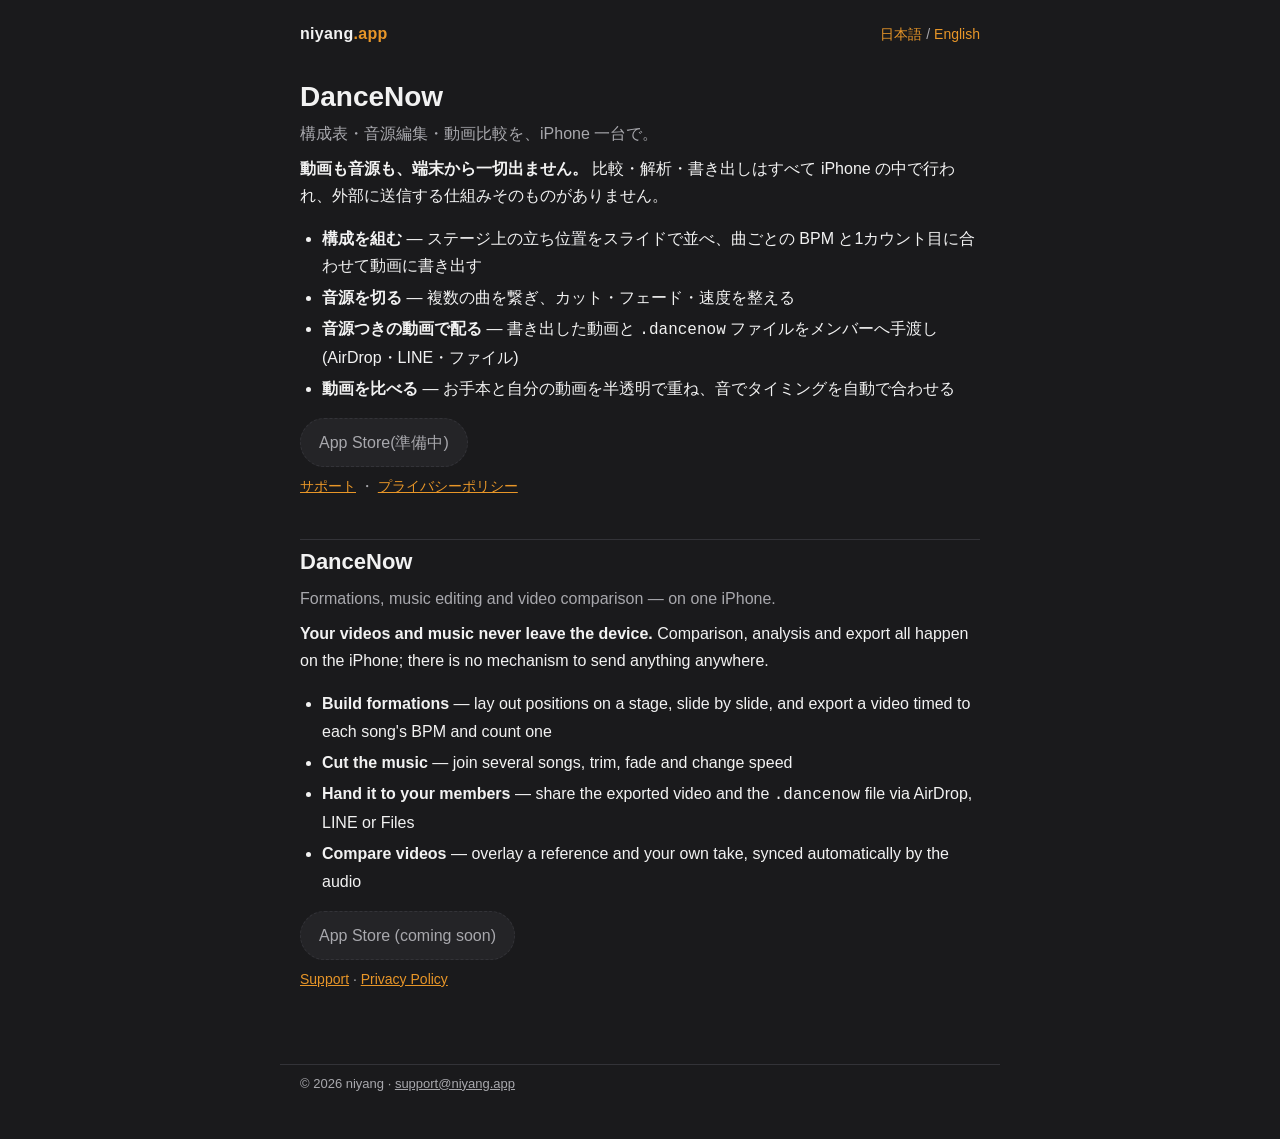
==== dancenow/index.html @ 66af213b "Publish niyang.app: developer top, DanceNow product, support and privacy pages Static site for GitHu" ====
<!DOCTYPE html>
<html lang="ja">
<head>
  <meta charset="utf-8">
  <meta name="viewport" content="width=device-width, initial-scale=1">
  <title>DanceNow — niyang.app</title>
  <meta name="description" content="DanceNow: 構成表・音源編集・動画比較を iPhone 一台で。動画も音源も端末から一切出ません。">
  <link rel="stylesheet" href="/assets/style.css">
</head>
<body>
  <header class="site">
    <a class="brand" href="/">niyang<span>.app</span></a>
    <nav class="lang"><a href="#ja">日本語</a> / <a href="#en">English</a></nav>
  </header>

  <main>
    <section id="ja" lang="ja">
      <h1>DanceNow</h1>
      <p class="tagline">構成表・音源編集・動画比較を、iPhone 一台で。</p>

      <p><strong>動画も音源も、端末から一切出ません。</strong> 比較・解析・書き出しはすべて iPhone の中で行われ、外部に送信する仕組みそのものがありません。</p>

      <ul>
        <li><strong>構成を組む</strong> — ステージ上の立ち位置をスライドで並べ、曲ごとの BPM と1カウント目に合わせて動画に書き出す</li>
        <li><strong>音源を切る</strong> — 複数の曲を繋ぎ、カット・フェード・速度を整える</li>
        <li><strong>音源つきの動画で配る</strong> — 書き出した動画と <code>.dancenow</code> ファイルをメンバーへ手渡し(AirDrop・LINE・ファイル)</li>
        <li><strong>動画を比べる</strong> — お手本と自分の動画を半透明で重ね、音でタイミングを自動で合わせる</li>
      </ul>

      <!-- App Store のリンクは公開後に差し替える -->
      <p><a class="button placeholder" href="#" aria-disabled="true">App Store(準備中)</a></p>

      <p class="muted"><a href="/dancenow/support/">サポート</a> ・ <a href="/dancenow/privacy/">プライバシーポリシー</a></p>
    </section>

    <section id="en" lang="en">
      <h2>DanceNow</h2>
      <p class="tagline">Formations, music editing and video comparison — on one iPhone.</p>

      <p><strong>Your videos and music never leave the device.</strong> Comparison, analysis and export all happen on the iPhone; there is no mechanism to send anything anywhere.</p>

      <ul>
        <li><strong>Build formations</strong> — lay out positions on a stage, slide by slide, and export a video timed to each song's BPM and count one</li>
        <li><strong>Cut the music</strong> — join several songs, trim, fade and change speed</li>
        <li><strong>Hand it to your members</strong> — share the exported video and the <code>.dancenow</code> file via AirDrop, LINE or Files</li>
        <li><strong>Compare videos</strong> — overlay a reference and your own take, synced automatically by the audio</li>
      </ul>

      <!-- Replace with the App Store link after launch -->
      <p><a class="button placeholder" href="#" aria-disabled="true">App Store (coming soon)</a></p>

      <p class="muted"><a href="/dancenow/support/">Support</a> · <a href="/dancenow/privacy/">Privacy Policy</a></p>
    </section>
  </main>

  <footer>
    <p>© 2026 niyang · <a href="mailto:support@niyang.app">support@niyang.app</a></p>
  </footer>
</body>
</html>
---- assets/style.css ----
/* niyang.app — 共通スタイル。外部リソースは読み込まない(フォントも含めてシステム任せ)。 */
:root {
  --bg: #1A1A1C;
  --surface: #242427;
  --text: #F2F2F2;
  --muted: #A8A8AD;
  --accent: #E89628;
  --line: #333338;
}

* { box-sizing: border-box; }

html { color-scheme: dark; }

body {
  margin: 0;
  background: var(--bg);
  color: var(--text);
  font-family: -apple-system, BlinkMacSystemFont, "Helvetica Neue", "Hiragino Sans", "Hiragino Kaku Gothic ProN", Arial, sans-serif;
  font-size: 16px;
  line-height: 1.7;
  -webkit-text-size-adjust: 100%;
}

main {
  max-width: 720px;
  margin: 0 auto;
  padding: 24px 20px 64px;
}

header.site {
  max-width: 720px;
  margin: 0 auto;
  padding: 20px 20px 0;
  display: flex;
  align-items: baseline;
  justify-content: space-between;
  gap: 16px;
}

header.site .brand {
  color: var(--text);
  text-decoration: none;
  font-weight: 700;
  letter-spacing: 0.02em;
}

header.site .brand span { color: var(--accent); }

nav.lang {
  font-size: 14px;
  color: var(--muted);
}

nav.lang a { color: var(--accent); text-decoration: none; }
nav.lang a:hover { text-decoration: underline; }

h1 { font-size: 28px; line-height: 1.3; margin: 8px 0 4px; }
h2 { font-size: 22px; line-height: 1.3; margin: 40px 0 8px; padding-top: 8px; border-top: 1px solid var(--line); }
h3 { font-size: 17px; margin: 24px 0 6px; }
p { margin: 8px 0; }
a { color: var(--accent); }

.tagline { color: var(--muted); margin-top: 0; }
.muted { color: var(--muted); font-size: 14px; }

ul, ol { padding-left: 22px; }
li { margin: 4px 0; }

.card {
  background: var(--surface);
  border-radius: 12px;
  padding: 16px 18px;
  margin: 16px 0;
}

.card h3 { margin-top: 0; }

.button {
  display: inline-block;
  background: var(--accent);
  color: #1A1A1C;
  font-weight: 700;
  text-decoration: none;
  padding: 10px 18px;
  border-radius: 999px;
}

.button.placeholder {
  background: var(--surface);
  color: var(--muted);
  border: 1px dashed var(--line);
  font-weight: 500;
}

section[lang] { scroll-margin-top: 16px; }

dl.faq dt { font-weight: 700; margin-top: 18px; }
dl.faq dd { margin: 4px 0 0; color: var(--text); }

footer {
  max-width: 720px;
  margin: 0 auto;
  padding: 0 20px 40px;
  color: var(--muted);
  font-size: 13px;
  border-top: 1px solid var(--line);
}

footer a { color: var(--muted); }
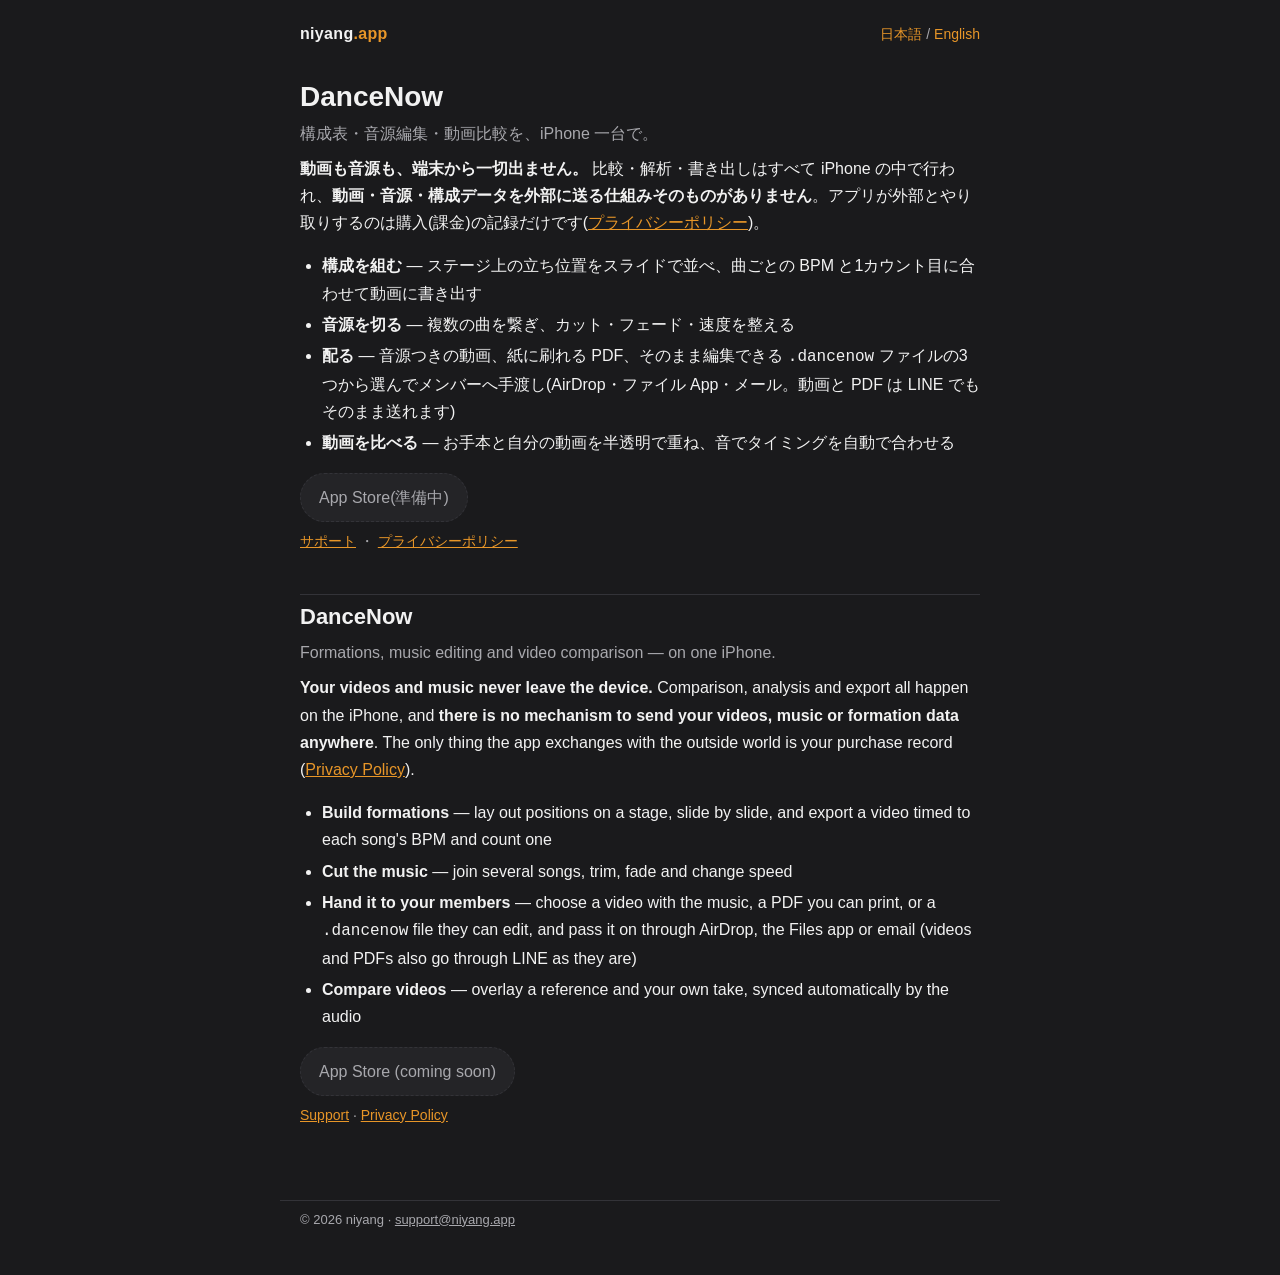
==== commit 84ea9348: "DanceNow の公開文書を 2026-09-17 の改修に合わせて更新 プライバシーポリシー - 「個人情報・利用状況・端末識別子を収集しません」「広告SDK・解析SDKを含みません」は、   R" ====
--- a/dancenow/index.html
+++ b/dancenow/index.html
@@ -4,7 +4,7 @@
   <meta charset="utf-8">
   <meta name="viewport" content="width=device-width, initial-scale=1">
   <title>DanceNow — niyang.app</title>
-  <meta name="description" content="DanceNow: 構成表・音源編集・動画比較を iPhone 一台で。動画も音源も端末から一切出ません。">
+  <meta name="description" content="DanceNow: 構成表・音源編集・動画比較を iPhone 一台で。動画・音源・構成データは端末から一切出ません。">
   <link rel="stylesheet" href="/assets/style.css">
 </head>
 <body>
@@ -18,12 +18,12 @@
       <h1>DanceNow</h1>
       <p class="tagline">構成表・音源編集・動画比較を、iPhone 一台で。</p>
 
-      <p><strong>動画も音源も、端末から一切出ません。</strong> 比較・解析・書き出しはすべて iPhone の中で行われ、外部に送信する仕組みそのものがありません。</p>
+      <p><strong>動画も音源も、端末から一切出ません。</strong> 比較・解析・書き出しはすべて iPhone の中で行われ、<strong>動画・音源・構成データを外部に送る仕組みそのものがありません</strong>。アプリが外部とやり取りするのは購入(課金)の記録だけです(<a href="/dancenow/privacy/">プライバシーポリシー</a>)。</p>
 
       <ul>
         <li><strong>構成を組む</strong> — ステージ上の立ち位置をスライドで並べ、曲ごとの BPM と1カウント目に合わせて動画に書き出す</li>
         <li><strong>音源を切る</strong> — 複数の曲を繋ぎ、カット・フェード・速度を整える</li>
-        <li><strong>音源つきの動画で配る</strong> — 書き出した動画と <code>.dancenow</code> ファイルをメンバーへ手渡し(AirDrop・LINE・ファイル)</li>
+        <li><strong>配る</strong> — 音源つきの動画、紙に刷れる PDF、そのまま編集できる <code>.dancenow</code> ファイルの3つから選んでメンバーへ手渡し(AirDrop・ファイル App・メール。動画と PDF は LINE でもそのまま送れます)</li>
         <li><strong>動画を比べる</strong> — お手本と自分の動画を半透明で重ね、音でタイミングを自動で合わせる</li>
       </ul>
 
@@ -37,12 +37,12 @@
       <h2>DanceNow</h2>
       <p class="tagline">Formations, music editing and video comparison — on one iPhone.</p>
 
-      <p><strong>Your videos and music never leave the device.</strong> Comparison, analysis and export all happen on the iPhone; there is no mechanism to send anything anywhere.</p>
+      <p><strong>Your videos and music never leave the device.</strong> Comparison, analysis and export all happen on the iPhone, and <strong>there is no mechanism to send your videos, music or formation data anywhere</strong>. The only thing the app exchanges with the outside world is your purchase record (<a href="/dancenow/privacy/">Privacy Policy</a>).</p>
 
       <ul>
         <li><strong>Build formations</strong> — lay out positions on a stage, slide by slide, and export a video timed to each song's BPM and count one</li>
         <li><strong>Cut the music</strong> — join several songs, trim, fade and change speed</li>
-        <li><strong>Hand it to your members</strong> — share the exported video and the <code>.dancenow</code> file via AirDrop, LINE or Files</li>
+        <li><strong>Hand it to your members</strong> — choose a video with the music, a PDF you can print, or a <code>.dancenow</code> file they can edit, and pass it on through AirDrop, the Files app or email (videos and PDFs also go through LINE as they are)</li>
         <li><strong>Compare videos</strong> — overlay a reference and your own take, synced automatically by the audio</li>
       </ul>
 
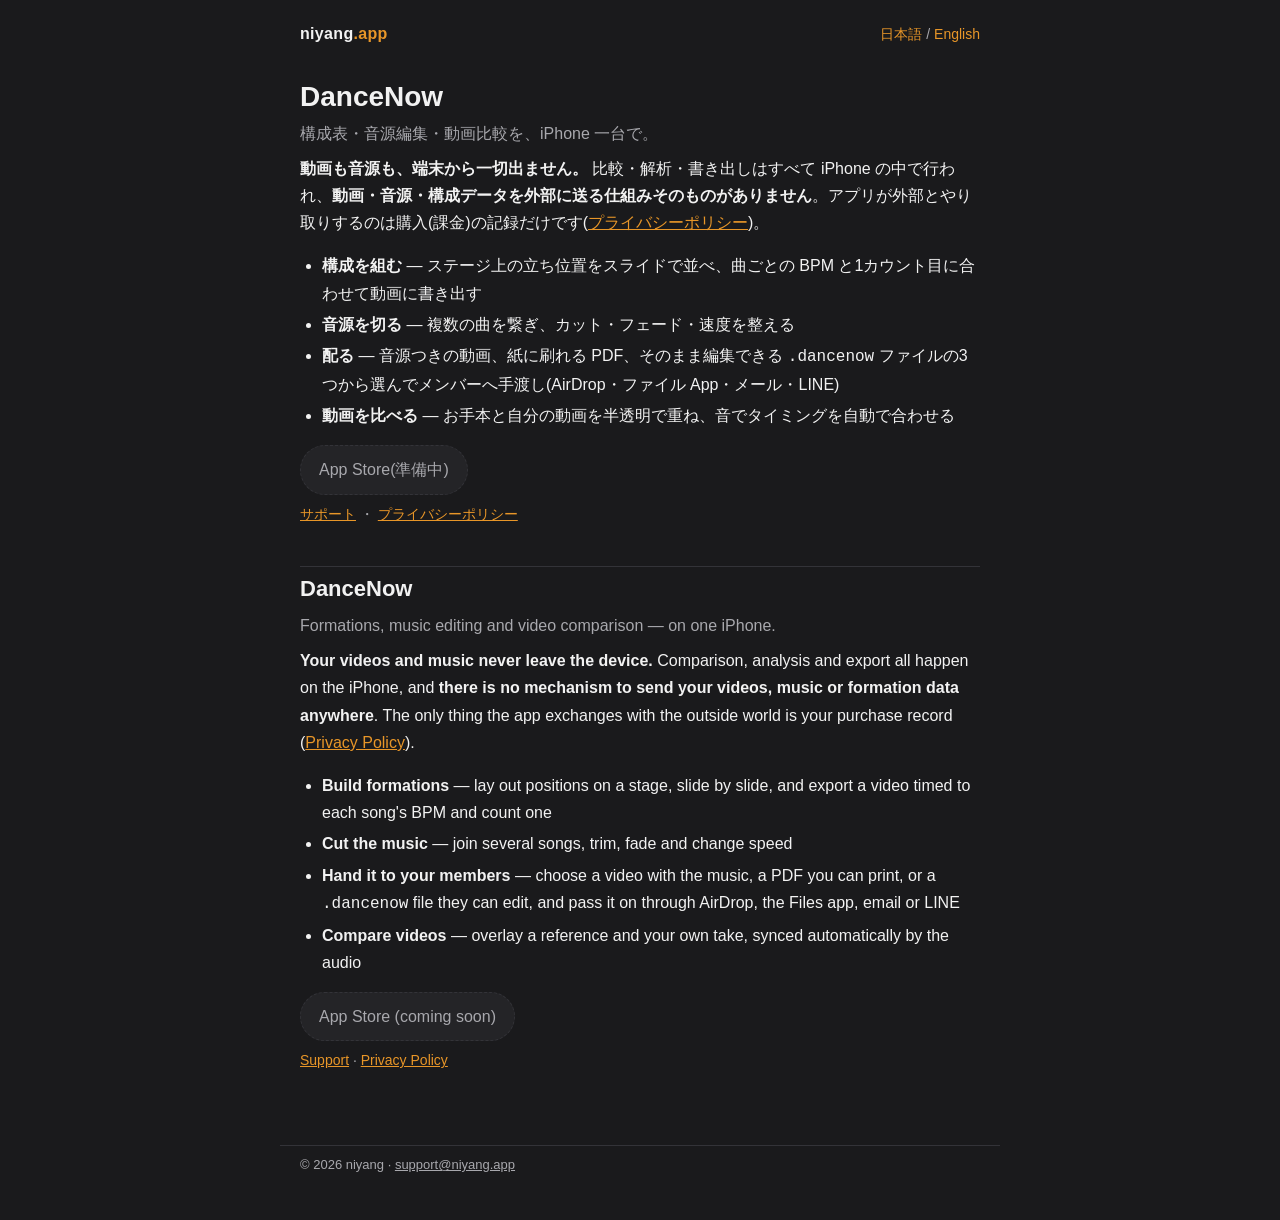
==== commit 9489fb7a: "LINE での受け渡しを「zipで書き出し」の案内に書き換えた アプリ側に「zipで書き出し(LINEで送る時)」と、構成の一覧の取り込みボタンを足したので、 サポートの FAQ を「AirDrop等" ====
--- a/dancenow/index.html
+++ b/dancenow/index.html
@@ -23,7 +23,7 @@
       <ul>
         <li><strong>構成を組む</strong> — ステージ上の立ち位置をスライドで並べ、曲ごとの BPM と1カウント目に合わせて動画に書き出す</li>
         <li><strong>音源を切る</strong> — 複数の曲を繋ぎ、カット・フェード・速度を整える</li>
-        <li><strong>配る</strong> — 音源つきの動画、紙に刷れる PDF、そのまま編集できる <code>.dancenow</code> ファイルの3つから選んでメンバーへ手渡し(AirDrop・ファイル App・メール。動画と PDF は LINE でもそのまま送れます)</li>
+        <li><strong>配る</strong> — 音源つきの動画、紙に刷れる PDF、そのまま編集できる <code>.dancenow</code> ファイルの3つから選んでメンバーへ手渡し(AirDrop・ファイル App・メール・LINE)</li>
         <li><strong>動画を比べる</strong> — お手本と自分の動画を半透明で重ね、音でタイミングを自動で合わせる</li>
       </ul>
 
@@ -42,7 +42,7 @@
       <ul>
         <li><strong>Build formations</strong> — lay out positions on a stage, slide by slide, and export a video timed to each song's BPM and count one</li>
         <li><strong>Cut the music</strong> — join several songs, trim, fade and change speed</li>
-        <li><strong>Hand it to your members</strong> — choose a video with the music, a PDF you can print, or a <code>.dancenow</code> file they can edit, and pass it on through AirDrop, the Files app or email (videos and PDFs also go through LINE as they are)</li>
+        <li><strong>Hand it to your members</strong> — choose a video with the music, a PDF you can print, or a <code>.dancenow</code> file they can edit, and pass it on through AirDrop, the Files app, email or LINE</li>
         <li><strong>Compare videos</strong> — overlay a reference and your own take, synced automatically by the audio</li>
       </ul>
 
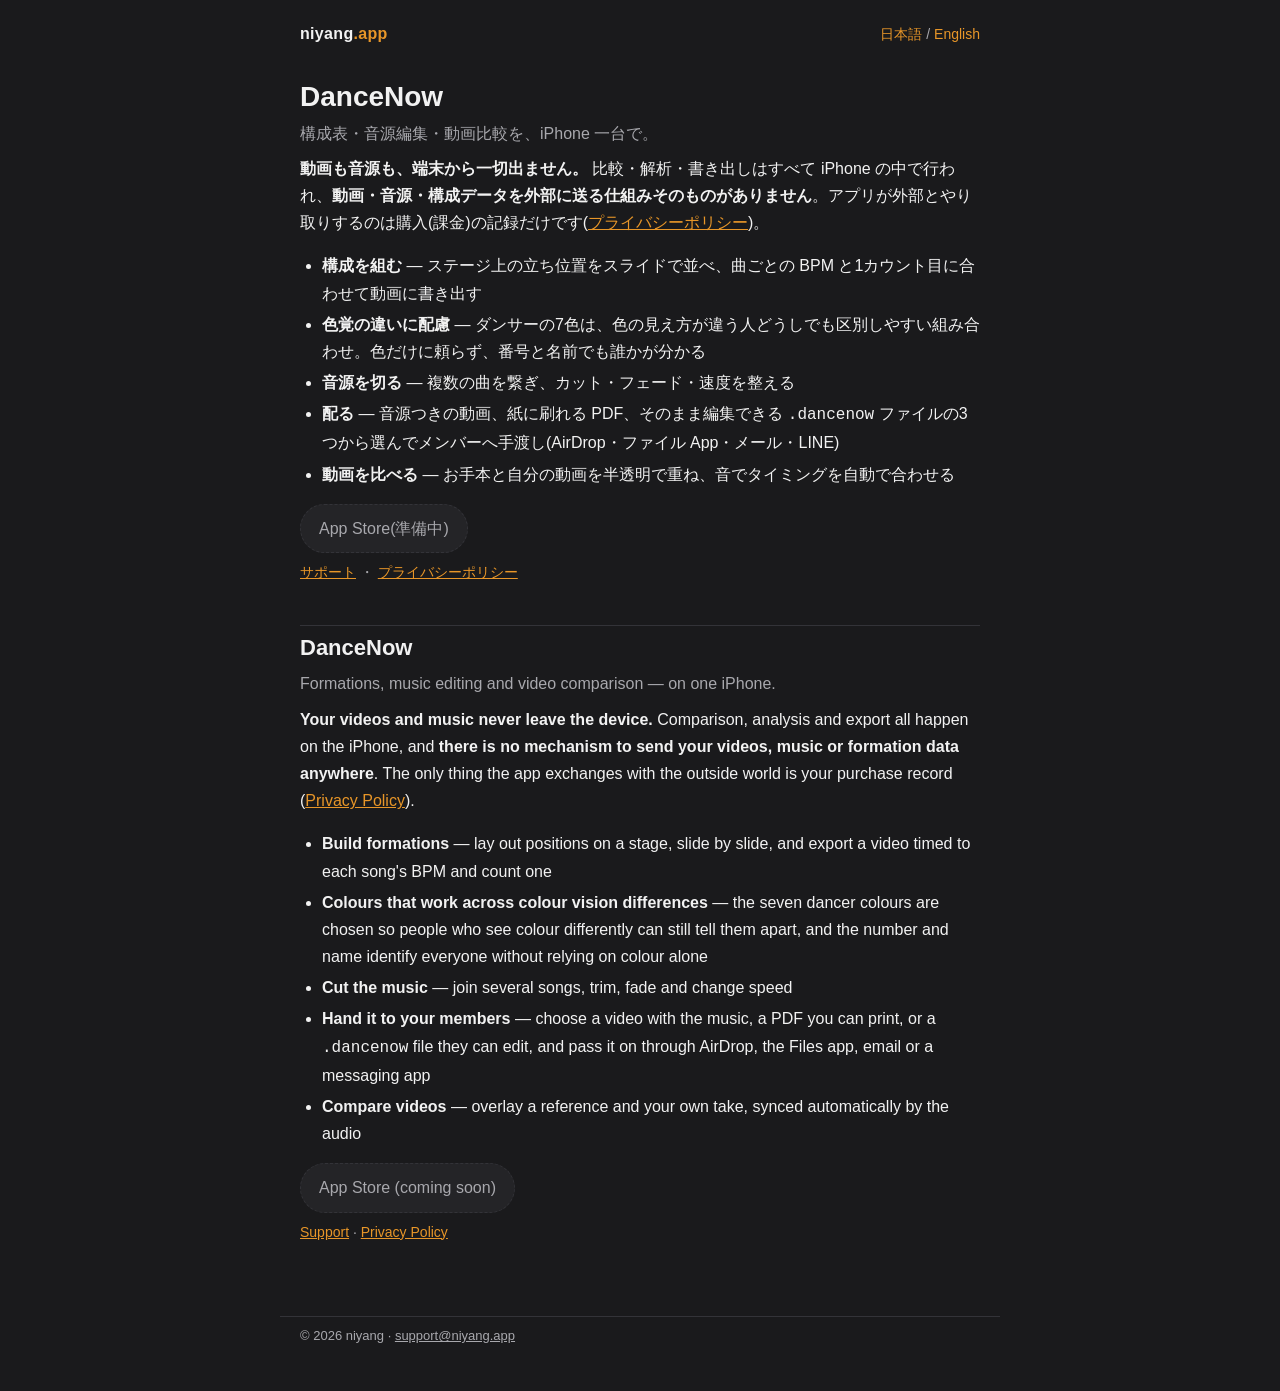
==== commit 715d4402: "DanceNow: 色覚の違いに配慮した配色を特長に加え、英語の LINE を messaging app に Co-Authored-By: Claude Fable 5.1 <noreply@an" ====
--- a/dancenow/index.html
+++ b/dancenow/index.html
@@ -22,6 +22,7 @@
 
       <ul>
         <li><strong>構成を組む</strong> — ステージ上の立ち位置をスライドで並べ、曲ごとの BPM と1カウント目に合わせて動画に書き出す</li>
+        <li><strong>色覚の違いに配慮</strong> — ダンサーの7色は、色の見え方が違う人どうしでも区別しやすい組み合わせ。色だけに頼らず、番号と名前でも誰かが分かる</li>
         <li><strong>音源を切る</strong> — 複数の曲を繋ぎ、カット・フェード・速度を整える</li>
         <li><strong>配る</strong> — 音源つきの動画、紙に刷れる PDF、そのまま編集できる <code>.dancenow</code> ファイルの3つから選んでメンバーへ手渡し(AirDrop・ファイル App・メール・LINE)</li>
         <li><strong>動画を比べる</strong> — お手本と自分の動画を半透明で重ね、音でタイミングを自動で合わせる</li>
@@ -41,8 +42,9 @@
 
       <ul>
         <li><strong>Build formations</strong> — lay out positions on a stage, slide by slide, and export a video timed to each song's BPM and count one</li>
+        <li><strong>Colours that work across colour vision differences</strong> — the seven dancer colours are chosen so people who see colour differently can still tell them apart, and the number and name identify everyone without relying on colour alone</li>
         <li><strong>Cut the music</strong> — join several songs, trim, fade and change speed</li>
-        <li><strong>Hand it to your members</strong> — choose a video with the music, a PDF you can print, or a <code>.dancenow</code> file they can edit, and pass it on through AirDrop, the Files app, email or LINE</li>
+        <li><strong>Hand it to your members</strong> — choose a video with the music, a PDF you can print, or a <code>.dancenow</code> file they can edit, and pass it on through AirDrop, the Files app, email or a messaging app</li>
         <li><strong>Compare videos</strong> — overlay a reference and your own take, synced automatically by the audio</li>
       </ul>
 
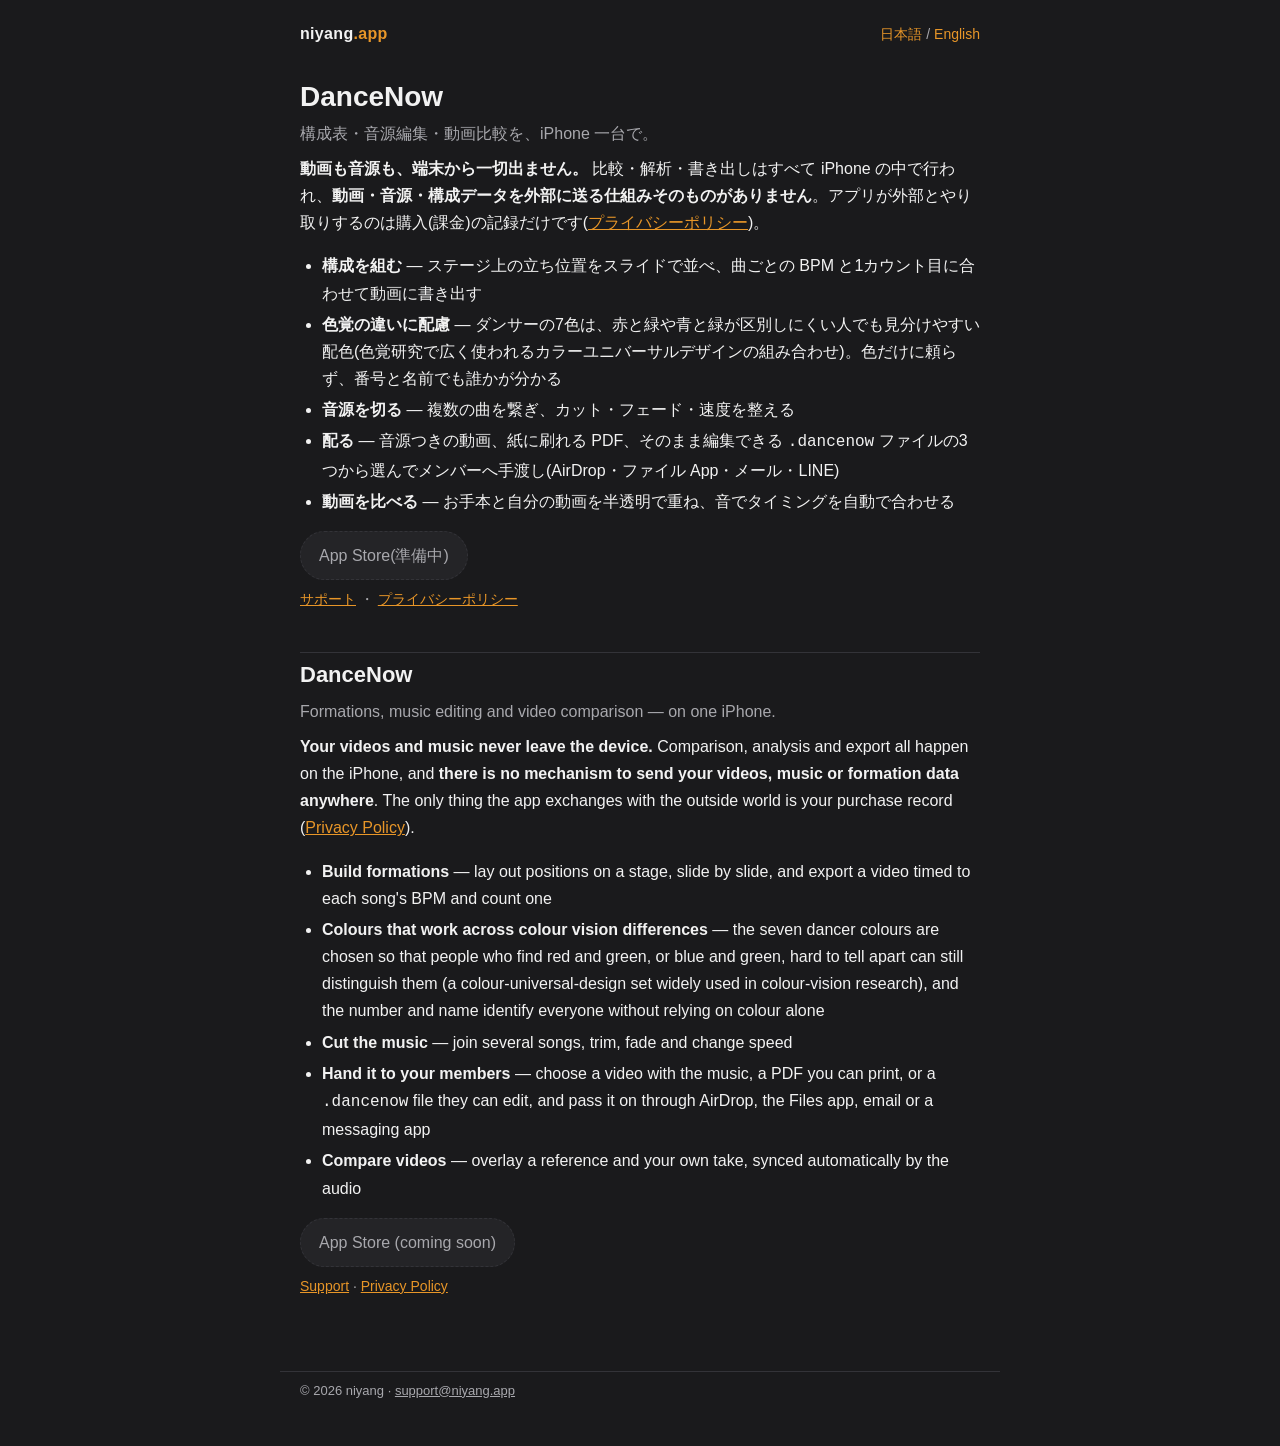
==== commit d53ad50b: "DanceNow: 色覚配慮の説明を、誰にどう見分けやすいかが伝わる言い方に Co-Authored-By: Claude Fable 5.1 <noreply@anthropic.com>" ====
--- a/dancenow/index.html
+++ b/dancenow/index.html
@@ -22,7 +22,7 @@
 
       <ul>
         <li><strong>構成を組む</strong> — ステージ上の立ち位置をスライドで並べ、曲ごとの BPM と1カウント目に合わせて動画に書き出す</li>
-        <li><strong>色覚の違いに配慮</strong> — ダンサーの7色は、色の見え方が違う人どうしでも区別しやすい組み合わせ。色だけに頼らず、番号と名前でも誰かが分かる</li>
+        <li><strong>色覚の違いに配慮</strong> — ダンサーの7色は、赤と緑や青と緑が区別しにくい人でも見分けやすい配色(色覚研究で広く使われるカラーユニバーサルデザインの組み合わせ)。色だけに頼らず、番号と名前でも誰かが分かる</li>
         <li><strong>音源を切る</strong> — 複数の曲を繋ぎ、カット・フェード・速度を整える</li>
         <li><strong>配る</strong> — 音源つきの動画、紙に刷れる PDF、そのまま編集できる <code>.dancenow</code> ファイルの3つから選んでメンバーへ手渡し(AirDrop・ファイル App・メール・LINE)</li>
         <li><strong>動画を比べる</strong> — お手本と自分の動画を半透明で重ね、音でタイミングを自動で合わせる</li>
@@ -42,7 +42,7 @@
 
       <ul>
         <li><strong>Build formations</strong> — lay out positions on a stage, slide by slide, and export a video timed to each song's BPM and count one</li>
-        <li><strong>Colours that work across colour vision differences</strong> — the seven dancer colours are chosen so people who see colour differently can still tell them apart, and the number and name identify everyone without relying on colour alone</li>
+        <li><strong>Colours that work across colour vision differences</strong> — the seven dancer colours are chosen so that people who find red and green, or blue and green, hard to tell apart can still distinguish them (a colour-universal-design set widely used in colour-vision research), and the number and name identify everyone without relying on colour alone</li>
         <li><strong>Cut the music</strong> — join several songs, trim, fade and change speed</li>
         <li><strong>Hand it to your members</strong> — choose a video with the music, a PDF you can print, or a <code>.dancenow</code> file they can edit, and pass it on through AirDrop, the Files app, email or a messaging app</li>
         <li><strong>Compare videos</strong> — overlay a reference and your own take, synced automatically by the audio</li>
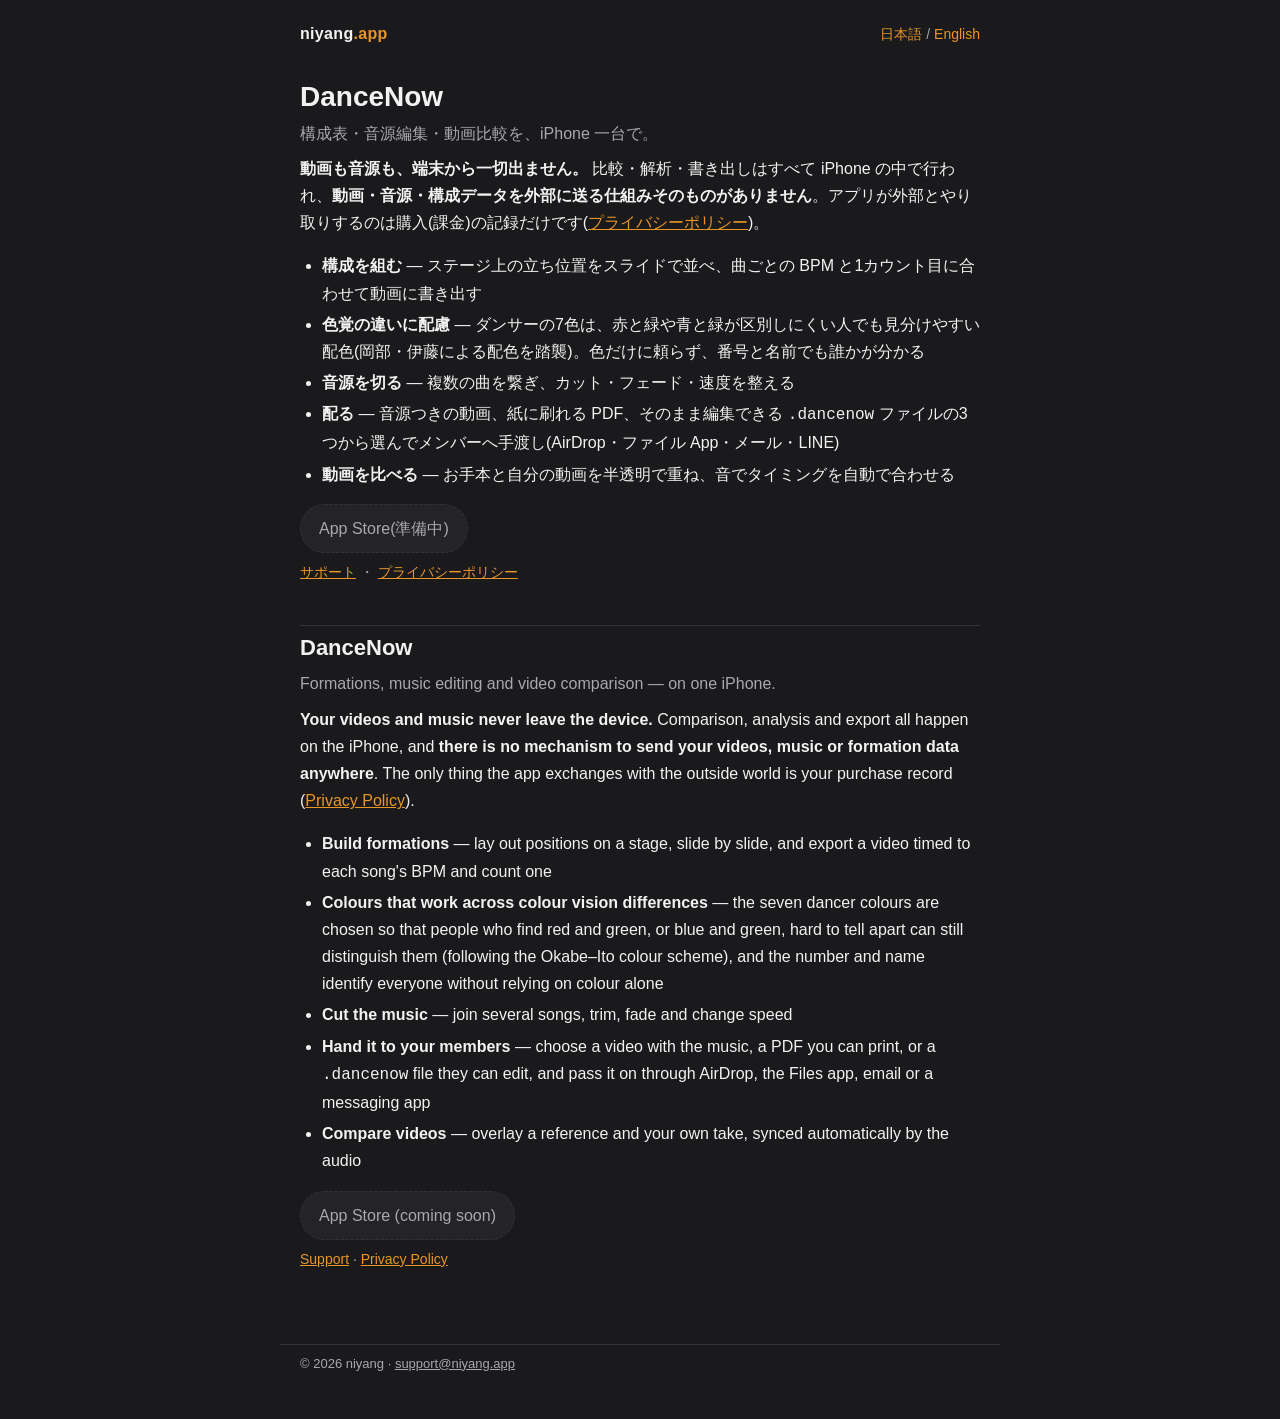
==== commit c522cf01: "DanceNow: 色覚配慮の括弧書きを「岡部・伊藤による配色を踏襲」に Co-Authored-By: Claude Fable 5.1 <noreply@anthropic.com>" ====
--- a/dancenow/index.html
+++ b/dancenow/index.html
@@ -22,7 +22,7 @@
 
       <ul>
         <li><strong>構成を組む</strong> — ステージ上の立ち位置をスライドで並べ、曲ごとの BPM と1カウント目に合わせて動画に書き出す</li>
-        <li><strong>色覚の違いに配慮</strong> — ダンサーの7色は、赤と緑や青と緑が区別しにくい人でも見分けやすい配色(色覚研究で広く使われるカラーユニバーサルデザインの組み合わせ)。色だけに頼らず、番号と名前でも誰かが分かる</li>
+        <li><strong>色覚の違いに配慮</strong> — ダンサーの7色は、赤と緑や青と緑が区別しにくい人でも見分けやすい配色(岡部・伊藤による配色を踏襲)。色だけに頼らず、番号と名前でも誰かが分かる</li>
         <li><strong>音源を切る</strong> — 複数の曲を繋ぎ、カット・フェード・速度を整える</li>
         <li><strong>配る</strong> — 音源つきの動画、紙に刷れる PDF、そのまま編集できる <code>.dancenow</code> ファイルの3つから選んでメンバーへ手渡し(AirDrop・ファイル App・メール・LINE)</li>
         <li><strong>動画を比べる</strong> — お手本と自分の動画を半透明で重ね、音でタイミングを自動で合わせる</li>
@@ -42,7 +42,7 @@
 
       <ul>
         <li><strong>Build formations</strong> — lay out positions on a stage, slide by slide, and export a video timed to each song's BPM and count one</li>
-        <li><strong>Colours that work across colour vision differences</strong> — the seven dancer colours are chosen so that people who find red and green, or blue and green, hard to tell apart can still distinguish them (a colour-universal-design set widely used in colour-vision research), and the number and name identify everyone without relying on colour alone</li>
+        <li><strong>Colours that work across colour vision differences</strong> — the seven dancer colours are chosen so that people who find red and green, or blue and green, hard to tell apart can still distinguish them (following the Okabe–Ito colour scheme), and the number and name identify everyone without relying on colour alone</li>
         <li><strong>Cut the music</strong> — join several songs, trim, fade and change speed</li>
         <li><strong>Hand it to your members</strong> — choose a video with the music, a PDF you can print, or a <code>.dancenow</code> file they can edit, and pass it on through AirDrop, the Files app, email or a messaging app</li>
         <li><strong>Compare videos</strong> — overlay a reference and your own take, synced automatically by the audio</li>
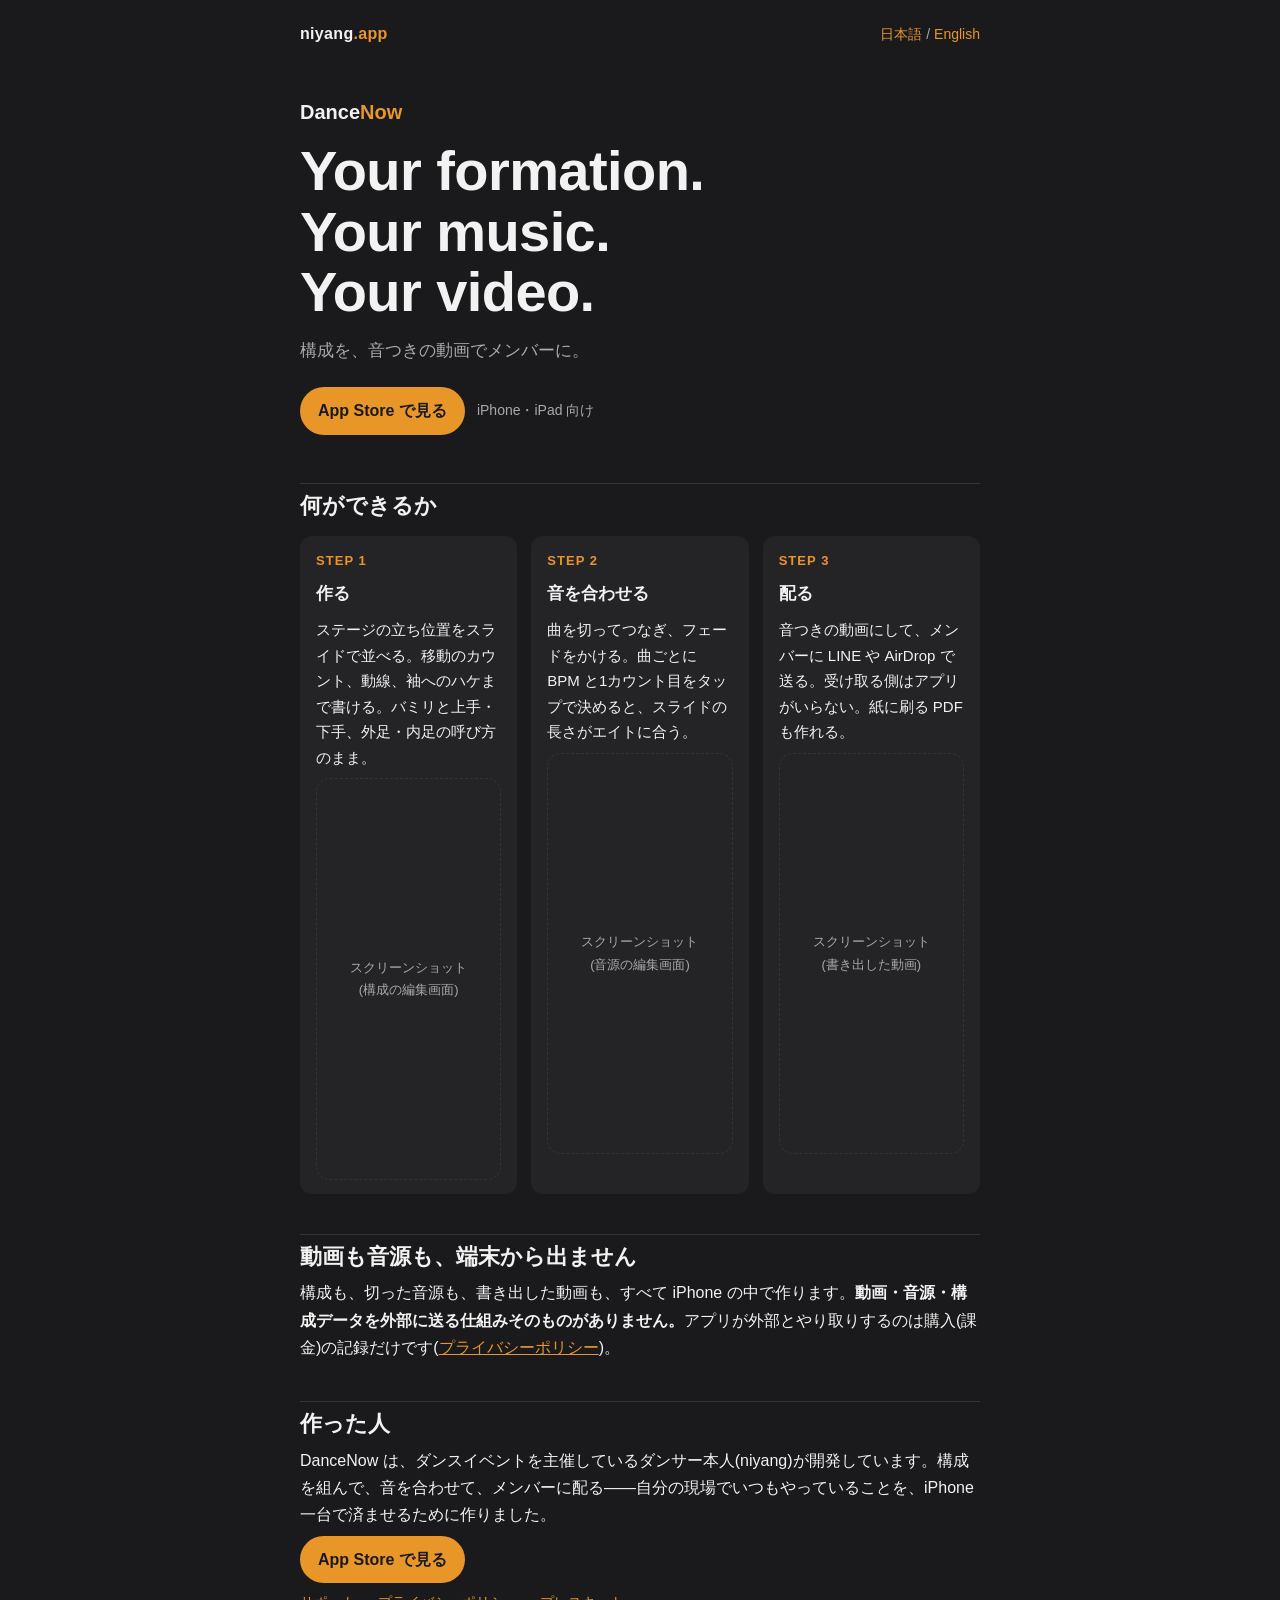
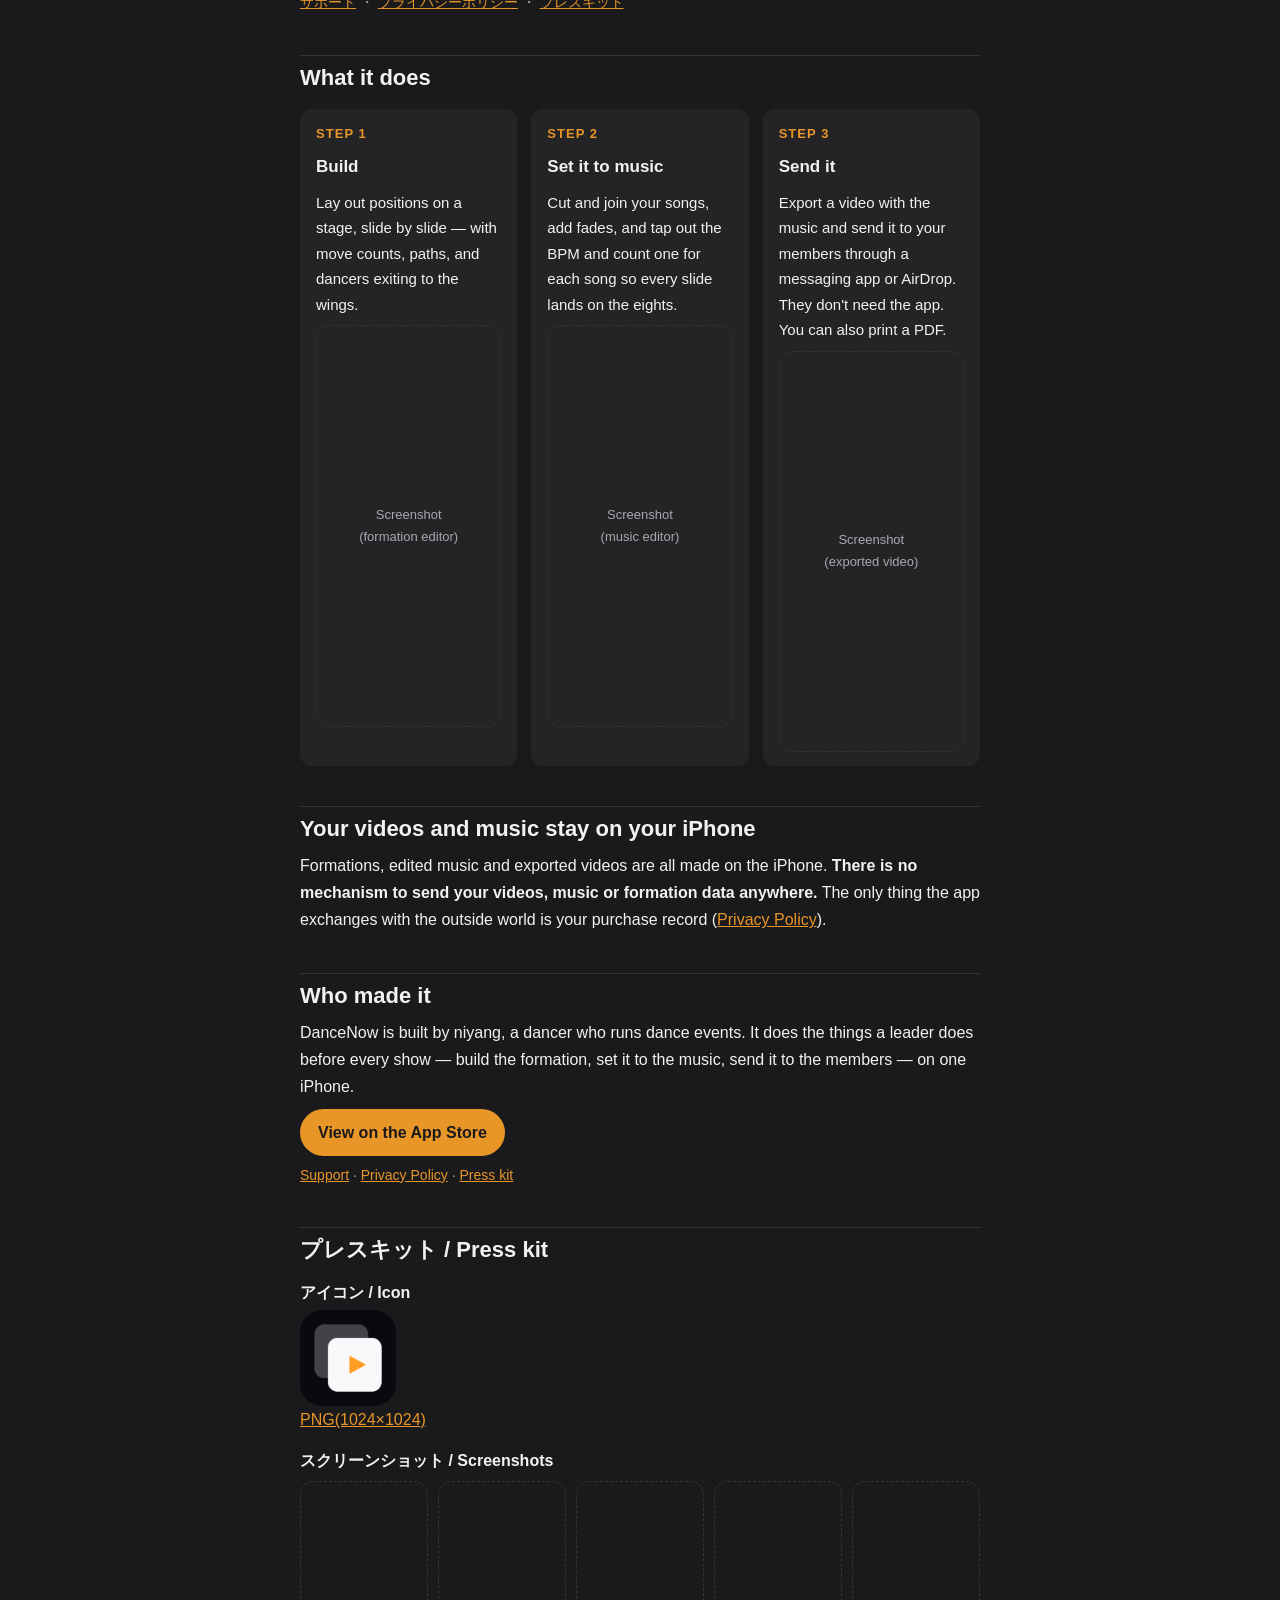
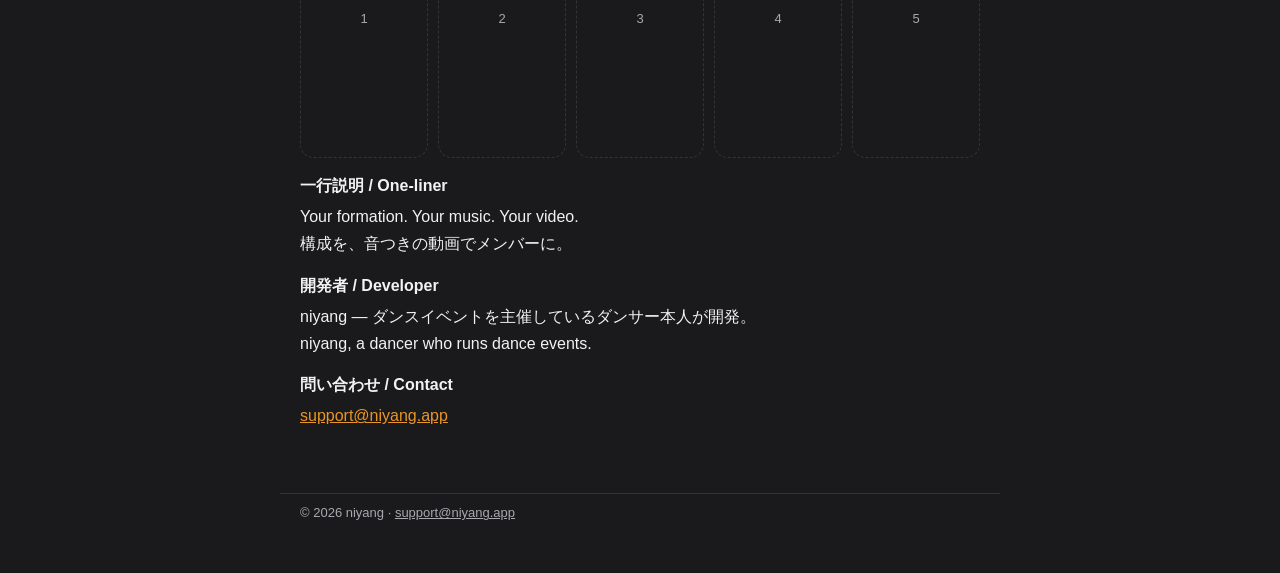
==== commit b003e527: "T4: DanceNow の製品ページを作り直す(英語キャッチ+日本語補足、3段、端末から出ない、作った人、プレスキット)・全ページに OGP - ファーストビューは Your formation. " ====
--- a/dancenow/index.html
+++ b/dancenow/index.html
@@ -4,7 +4,22 @@
   <meta charset="utf-8">
   <meta name="viewport" content="width=device-width, initial-scale=1">
   <title>DanceNow — niyang.app</title>
-  <meta name="description" content="DanceNow: 構成表・音源編集・動画比較を iPhone 一台で。動画・音源・構成データは端末から一切出ません。">
+  <meta name="description" content="Your formation. Your music. Your video. 構成を、音つきの動画でメンバーに。動画も音源も端末から出ない iPhone アプリ。">
+  <!-- OGP / Twitter Card(LINE・Instagram・X でリンクを貼った時のプレビュー)。
+       画像の差し替え方は scripts/make-og-image.swift の先頭のコメント。 -->
+  <meta property="og:type" content="website">
+  <meta property="og:site_name" content="niyang.app">
+  <meta property="og:locale" content="ja_JP">
+  <meta property="og:title" content="DanceNow — Your formation. Your music. Your video.">
+  <meta property="og:description" content="構成を、音つきの動画でメンバーに。動画も音源も端末から出ません。">
+  <meta property="og:url" content="https://niyang.app/dancenow/">
+  <meta property="og:image" content="https://niyang.app/assets/og-image.png">
+  <meta property="og:image:width" content="1200">
+  <meta property="og:image:height" content="630">
+  <meta name="twitter:card" content="summary_large_image">
+  <meta name="twitter:title" content="DanceNow — Your formation. Your music. Your video.">
+  <meta name="twitter:description" content="構成を、音つきの動画でメンバーに。動画も音源も端末から出ません。">
+  <meta name="twitter:image" content="https://niyang.app/assets/og-image.png">
   <link rel="stylesheet" href="/assets/style.css">
 </head>
 <body>
@@ -14,44 +29,106 @@
   </header>
 
   <main>
+    <!-- ファーストビュー: 英語のメインキャッチ(全言語共通)と、日本語の補足1行。 -->
+    <div class="hero">
+      <p class="app">Dance<span>Now</span></p>
+      <h1 class="catch">Your formation.<br>Your music.<br>Your video.</h1>
+      <p class="catch-sub">構成を、音つきの動画でメンバーに。</p>
+      <div class="actions">
+        <!-- App Store への入口は経路別リンク /dancenow/go/site(転送先は dancenow/go/_config.txt で一括管理)。 -->
+        <a class="button" href="/dancenow/go/site/">App Store で見る</a>
+        <span class="muted">iPhone・iPad 向け</span>
+      </div>
+    </div>
+
     <section id="ja" lang="ja">
-      <h1>DanceNow</h1>
-      <p class="tagline">構成表・音源編集・動画比較を、iPhone 一台で。</p>
+      <h2>何ができるか</h2>
+      <ol class="steps">
+        <li>
+          <span class="num">STEP 1</span>
+          <h3>作る</h3>
+          <p>ステージの立ち位置をスライドで並べる。移動のカウント、動線、袖へのハケまで書ける。バミリと上手・下手、外足・内足の呼び方のまま。</p>
+          <div class="shot">スクリーンショット<br>(構成の編集画面)</div>
+        </li>
+        <li>
+          <span class="num">STEP 2</span>
+          <h3>音を合わせる</h3>
+          <p>曲を切ってつなぎ、フェードをかける。曲ごとに BPM と1カウント目をタップで決めると、スライドの長さがエイトに合う。</p>
+          <div class="shot">スクリーンショット<br>(音源の編集画面)</div>
+        </li>
+        <li>
+          <span class="num">STEP 3</span>
+          <h3>配る</h3>
+          <p>音つきの動画にして、メンバーに LINE や AirDrop で送る。受け取る側はアプリがいらない。紙に刷る PDF も作れる。</p>
+          <div class="shot">スクリーンショット<br>(書き出した動画)</div>
+        </li>
+      </ol>
 
-      <p><strong>動画も音源も、端末から一切出ません。</strong> 比較・解析・書き出しはすべて iPhone の中で行われ、<strong>動画・音源・構成データを外部に送る仕組みそのものがありません</strong>。アプリが外部とやり取りするのは購入(課金)の記録だけです(<a href="/dancenow/privacy/">プライバシーポリシー</a>)。</p>
+      <h2>動画も音源も、端末から出ません</h2>
+      <p>構成も、切った音源も、書き出した動画も、すべて iPhone の中で作ります。<strong>動画・音源・構成データを外部に送る仕組みそのものがありません。</strong>アプリが外部とやり取りするのは購入(課金)の記録だけです(<a href="/dancenow/privacy/">プライバシーポリシー</a>)。</p>
 
-      <ul>
-        <li><strong>構成を組む</strong> — ステージ上の立ち位置をスライドで並べ、曲ごとの BPM と1カウント目に合わせて動画に書き出す</li>
-        <li><strong>色覚の違いに配慮</strong> — ダンサーの7色は、赤と緑や青と緑が区別しにくい人でも見分けやすい配色(岡部・伊藤による配色を踏襲)。色だけに頼らず、番号と名前でも誰かが分かる</li>
-        <li><strong>音源を切る</strong> — 複数の曲を繋ぎ、カット・フェード・速度を整える</li>
-        <li><strong>配る</strong> — 音源つきの動画、紙に刷れる PDF、そのまま編集できる <code>.dancenow</code> ファイルの3つから選んでメンバーへ手渡し(AirDrop・ファイル App・メール・LINE)</li>
-        <li><strong>動画を比べる</strong> — お手本と自分の動画を半透明で重ね、音でタイミングを自動で合わせる</li>
-      </ul>
+      <h2>作った人</h2>
+      <p>DanceNow は、ダンスイベントを主催しているダンサー本人(niyang)が開発しています。構成を組んで、音を合わせて、メンバーに配る——自分の現場でいつもやっていることを、iPhone 一台で済ませるために作りました。</p>
 
-      <!-- App Store のリンクは公開後に差し替える -->
-      <p><a class="button placeholder" href="#" aria-disabled="true">App Store(準備中)</a></p>
-
-      <p class="muted"><a href="/dancenow/support/">サポート</a> ・ <a href="/dancenow/privacy/">プライバシーポリシー</a></p>
+      <p><a class="button" href="/dancenow/go/site/">App Store で見る</a></p>
+      <p class="muted"><a href="/dancenow/support/">サポート</a> ・ <a href="/dancenow/privacy/">プライバシーポリシー</a> ・ <a href="#press">プレスキット</a></p>
     </section>
 
     <section id="en" lang="en">
-      <h2>DanceNow</h2>
-      <p class="tagline">Formations, music editing and video comparison — on one iPhone.</p>
+      <h2>What it does</h2>
+      <ol class="steps">
+        <li>
+          <span class="num">STEP 1</span>
+          <h3>Build</h3>
+          <p>Lay out positions on a stage, slide by slide — with move counts, paths, and dancers exiting to the wings.</p>
+          <div class="shot">Screenshot<br>(formation editor)</div>
+        </li>
+        <li>
+          <span class="num">STEP 2</span>
+          <h3>Set it to music</h3>
+          <p>Cut and join your songs, add fades, and tap out the BPM and count one for each song so every slide lands on the eights.</p>
+          <div class="shot">Screenshot<br>(music editor)</div>
+        </li>
+        <li>
+          <span class="num">STEP 3</span>
+          <h3>Send it</h3>
+          <p>Export a video with the music and send it to your members through a messaging app or AirDrop. They don't need the app. You can also print a PDF.</p>
+          <div class="shot">Screenshot<br>(exported video)</div>
+        </li>
+      </ol>
 
-      <p><strong>Your videos and music never leave the device.</strong> Comparison, analysis and export all happen on the iPhone, and <strong>there is no mechanism to send your videos, music or formation data anywhere</strong>. The only thing the app exchanges with the outside world is your purchase record (<a href="/dancenow/privacy/">Privacy Policy</a>).</p>
+      <h2>Your videos and music stay on your iPhone</h2>
+      <p>Formations, edited music and exported videos are all made on the iPhone. <strong>There is no mechanism to send your videos, music or formation data anywhere.</strong> The only thing the app exchanges with the outside world is your purchase record (<a href="/dancenow/privacy/">Privacy Policy</a>).</p>
 
-      <ul>
-        <li><strong>Build formations</strong> — lay out positions on a stage, slide by slide, and export a video timed to each song's BPM and count one</li>
-        <li><strong>Colours that work across colour vision differences</strong> — the seven dancer colours are chosen so that people who find red and green, or blue and green, hard to tell apart can still distinguish them (following the Okabe–Ito colour scheme), and the number and name identify everyone without relying on colour alone</li>
-        <li><strong>Cut the music</strong> — join several songs, trim, fade and change speed</li>
-        <li><strong>Hand it to your members</strong> — choose a video with the music, a PDF you can print, or a <code>.dancenow</code> file they can edit, and pass it on through AirDrop, the Files app, email or a messaging app</li>
-        <li><strong>Compare videos</strong> — overlay a reference and your own take, synced automatically by the audio</li>
-      </ul>
+      <h2>Who made it</h2>
+      <p>DanceNow is built by niyang, a dancer who runs dance events. It does the things a leader does before every show — build the formation, set it to the music, send it to the members — on one iPhone.</p>
 
-      <!-- Replace with the App Store link after launch -->
-      <p><a class="button placeholder" href="#" aria-disabled="true">App Store (coming soon)</a></p>
+      <p><a class="button" href="/dancenow/go/site/">View on the App Store</a></p>
+      <p class="muted"><a href="/dancenow/support/">Support</a> · <a href="/dancenow/privacy/">Privacy Policy</a> · <a href="#press">Press kit</a></p>
+    </section>
 
-      <p class="muted"><a href="/dancenow/support/">Support</a> · <a href="/dancenow/privacy/">Privacy Policy</a></p>
+    <section id="press" class="press">
+      <h2>プレスキット / Press kit</h2>
+      <dl>
+        <dt>アイコン / Icon</dt>
+        <dd>
+          <img class="icon" src="/dancenow/press/dancenow-icon-1024.png" alt="DanceNow のアイコン">
+          <a href="/dancenow/press/dancenow-icon-1024.png">PNG(1024×1024)</a>
+        </dd>
+        <dt>スクリーンショット / Screenshots</dt>
+        <dd>
+          <!-- 撮影後に dancenow/press/ に置いて差し替える(撮り方は DanceNow リポジトリの docs/store-screenshots.md)。 -->
+          <div class="shots">
+            <div class="shot">1</div><div class="shot">2</div><div class="shot">3</div><div class="shot">4</div><div class="shot">5</div>
+          </div>
+        </dd>
+        <dt>一行説明 / One-liner</dt>
+        <dd>Your formation. Your music. Your video.<br>構成を、音つきの動画でメンバーに。</dd>
+        <dt>開発者 / Developer</dt>
+        <dd>niyang — ダンスイベントを主催しているダンサー本人が開発。<br>niyang, a dancer who runs dance events.</dd>
+        <dt>問い合わせ / Contact</dt>
+        <dd><a href="mailto:support@niyang.app">support@niyang.app</a></dd>
+      </dl>
     </section>
   </main>
 
--- a/assets/style.css
+++ b/assets/style.css
@@ -108,3 +108,50 @@
 }
 
 footer a { color: var(--muted); }
+
+/* ---- DanceNow 製品ページ(2026-09-25) ---- */
+
+/* ファーストビュー: 英語のメインキャッチを大きく、その下に各言語の補足を1行。 */
+.hero { padding: 24px 0 8px; }
+.hero .app { font-size: 20px; font-weight: 700; margin: 0 0 12px; }
+.hero .app span { color: var(--accent); }
+.hero .catch {
+  font-size: clamp(34px, 9vw, 56px);
+  line-height: 1.08;
+  font-weight: 800;
+  letter-spacing: -0.01em;
+  margin: 0;
+  text-wrap: balance;
+}
+.hero .catch-sub { color: var(--muted); font-size: 17px; margin: 14px 0 0; }
+.hero .actions { margin-top: 22px; display: flex; flex-wrap: wrap; gap: 12px; align-items: center; }
+
+/* 3段(作る・音を合わせる・配る)。狭い画面では縦に積む。 */
+.steps { list-style: none; padding: 0; margin: 16px 0; display: grid; gap: 14px; grid-template-columns: repeat(auto-fit, minmax(200px, 1fr)); }
+.steps li { background: var(--surface); border-radius: 12px; padding: 14px 16px; margin: 0; display: flex; flex-direction: column; gap: 8px; }
+.steps .num { color: var(--accent); font-weight: 700; font-size: 13px; letter-spacing: 0.08em; }
+.steps h3 { margin: 0; }
+.steps p { margin: 0; font-size: 15px; }
+
+/* スクリーンショットの置き場所(画像が用意できるまでの枠)。 */
+.shot {
+  aspect-ratio: 9 / 19.5;
+  max-width: 100%;
+  border: 1px dashed var(--line);
+  border-radius: 14px;
+  display: flex;
+  align-items: center;
+  justify-content: center;
+  color: var(--muted);
+  font-size: 13px;
+  text-align: center;
+  padding: 8px;
+}
+
+.press dl { margin: 0; }
+.press dt { font-weight: 700; margin-top: 14px; }
+.press dd { margin: 4px 0 0; }
+.press img.icon { width: 96px; height: 96px; border-radius: 22px; display: block; }
+.press .shots { display: grid; gap: 10px; grid-template-columns: repeat(auto-fit, minmax(90px, 1fr)); margin-top: 6px; }
+/* 1列に積んだ時に枠が画面いっぱいの縦長にならないよう、幅に上限を付ける。 */
+.steps .shot { width: min(100%, 220px); margin: 0 auto; }
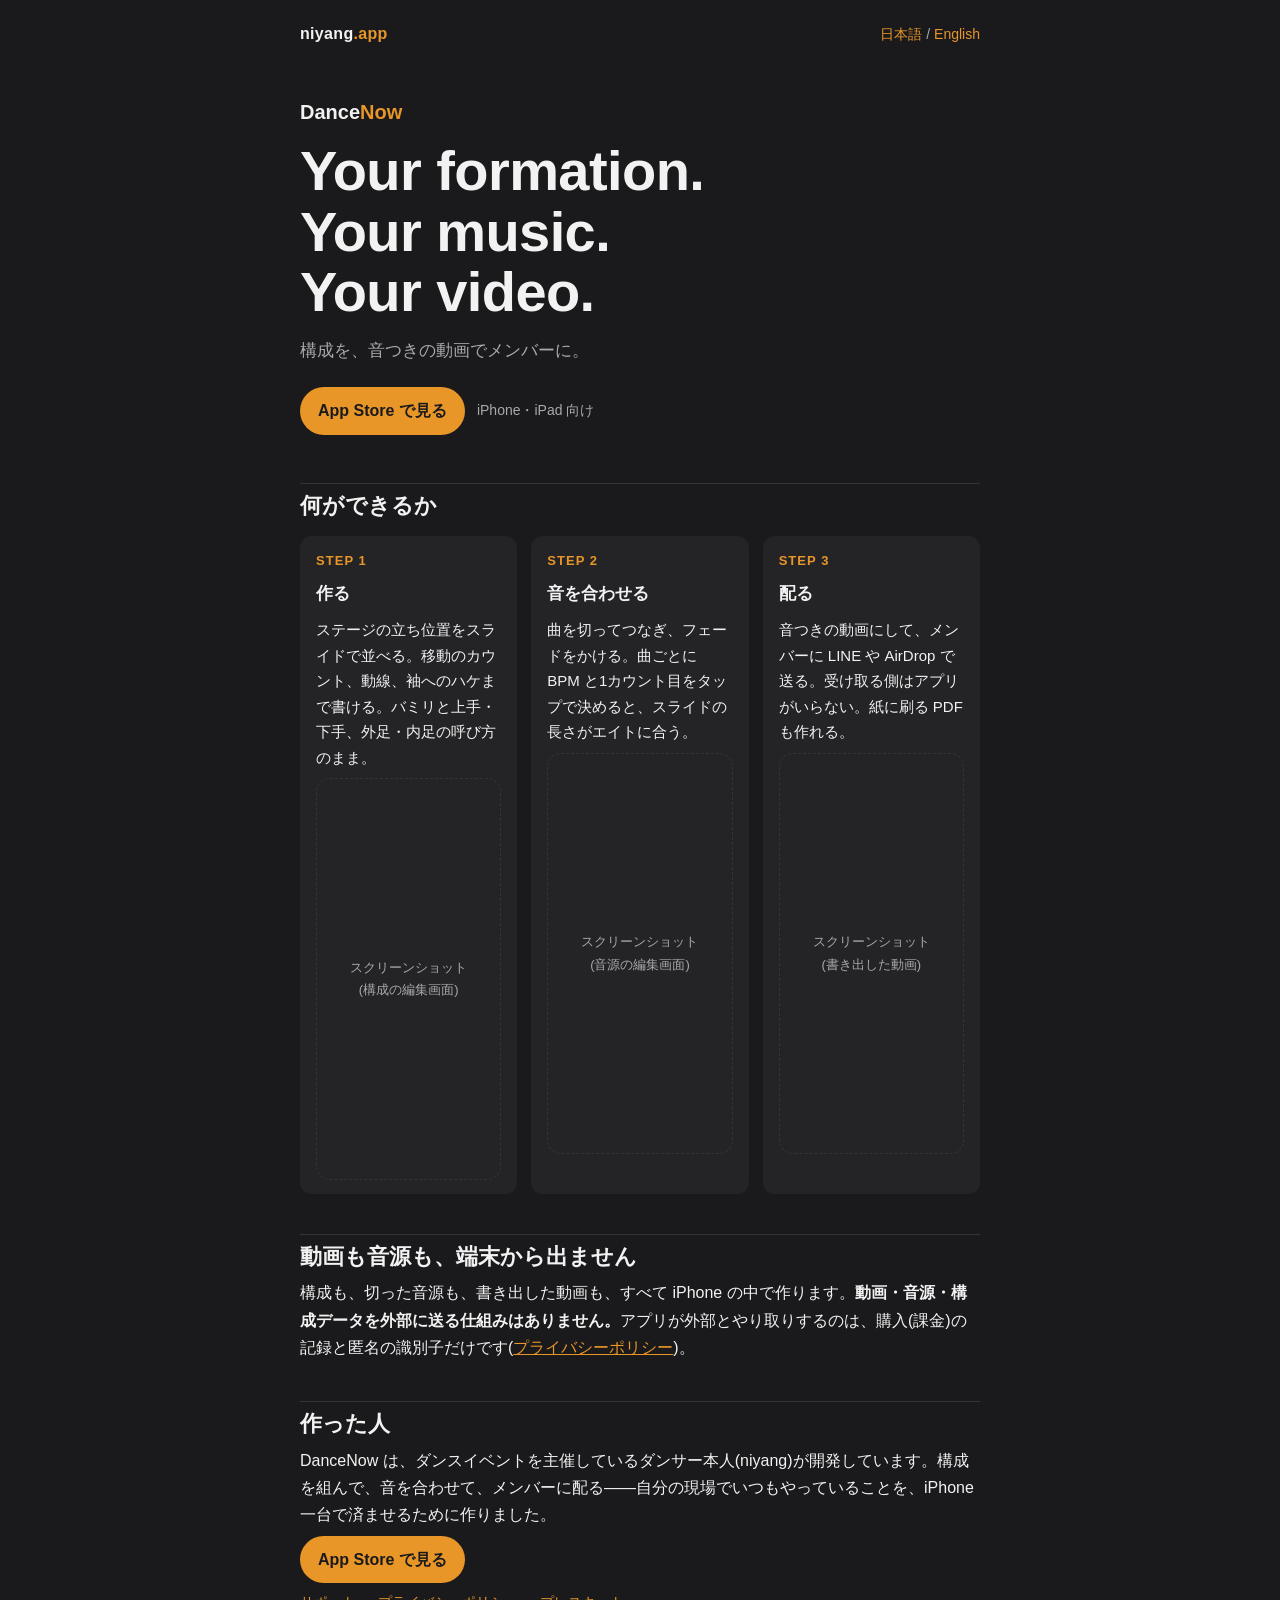
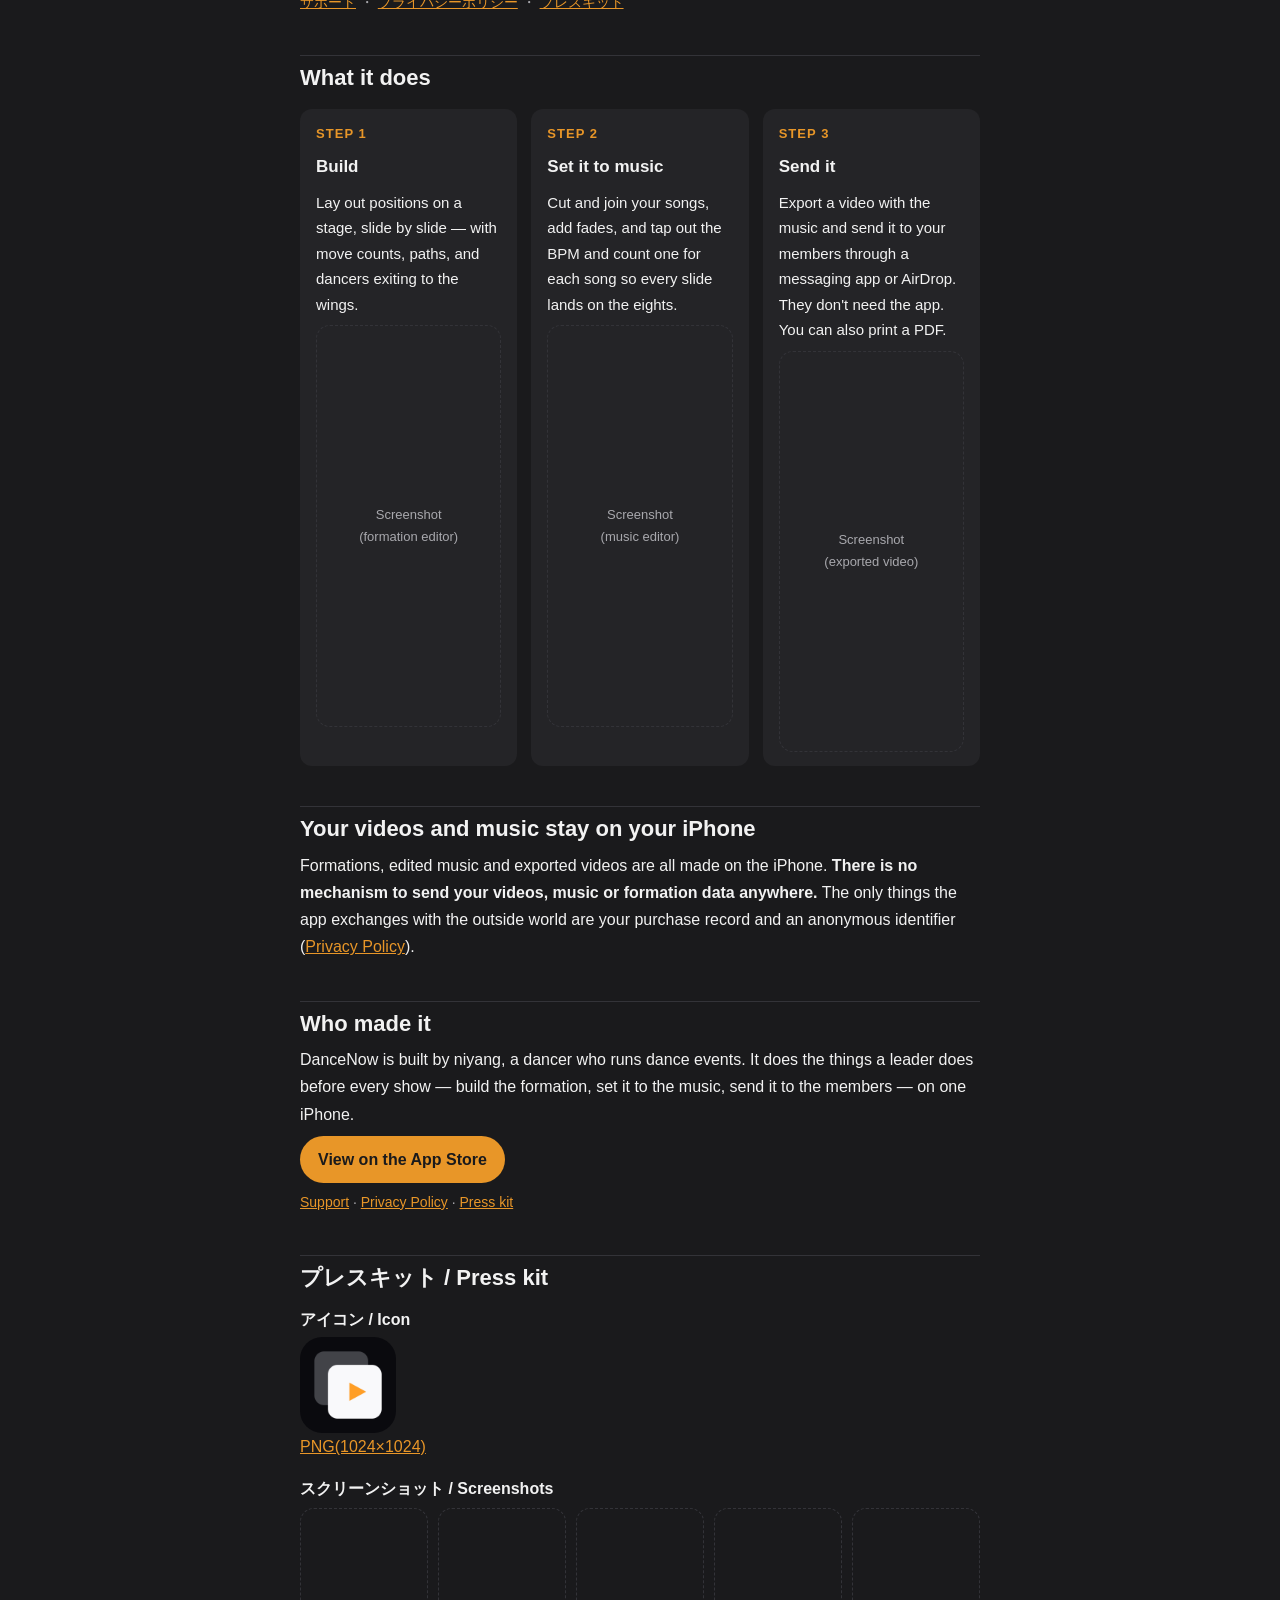
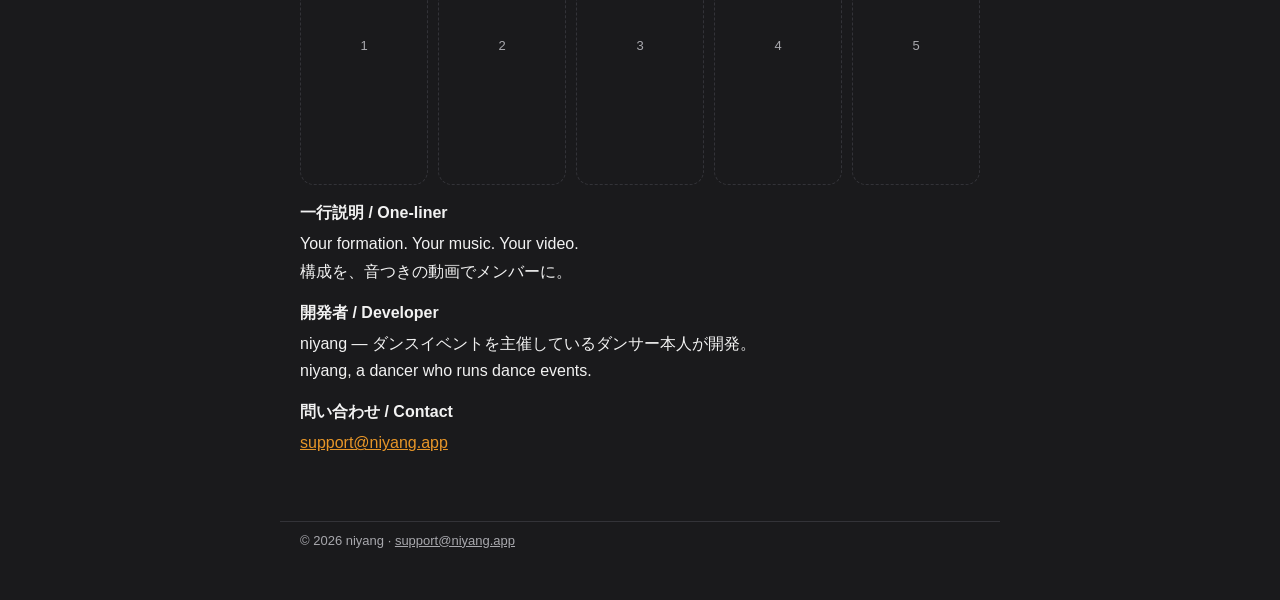
==== commit 8f25cf5c: "データの送信についての文言を App Privacy の申告とそろえる - 外部へ渡るのは「購入の記録と匿名の識別子」だけ(製品ページ・プライバシーポリシー。日英) - 「仕組みそのものがありません」" ====
--- a/dancenow/index.html
+++ b/dancenow/index.html
@@ -65,7 +65,7 @@
       </ol>
 
       <h2>動画も音源も、端末から出ません</h2>
-      <p>構成も、切った音源も、書き出した動画も、すべて iPhone の中で作ります。<strong>動画・音源・構成データを外部に送る仕組みそのものがありません。</strong>アプリが外部とやり取りするのは購入(課金)の記録だけです(<a href="/dancenow/privacy/">プライバシーポリシー</a>)。</p>
+      <p>構成も、切った音源も、書き出した動画も、すべて iPhone の中で作ります。<strong>動画・音源・構成データを外部に送る仕組みはありません。</strong>アプリが外部とやり取りするのは、購入(課金)の記録と匿名の識別子だけです(<a href="/dancenow/privacy/">プライバシーポリシー</a>)。</p>
 
       <h2>作った人</h2>
       <p>DanceNow は、ダンスイベントを主催しているダンサー本人(niyang)が開発しています。構成を組んで、音を合わせて、メンバーに配る——自分の現場でいつもやっていることを、iPhone 一台で済ませるために作りました。</p>
@@ -98,7 +98,7 @@
       </ol>
 
       <h2>Your videos and music stay on your iPhone</h2>
-      <p>Formations, edited music and exported videos are all made on the iPhone. <strong>There is no mechanism to send your videos, music or formation data anywhere.</strong> The only thing the app exchanges with the outside world is your purchase record (<a href="/dancenow/privacy/">Privacy Policy</a>).</p>
+      <p>Formations, edited music and exported videos are all made on the iPhone. <strong>There is no mechanism to send your videos, music or formation data anywhere.</strong> The only things the app exchanges with the outside world are your purchase record and an anonymous identifier (<a href="/dancenow/privacy/">Privacy Policy</a>).</p>
 
       <h2>Who made it</h2>
       <p>DanceNow is built by niyang, a dancer who runs dance events. It does the things a leader does before every show — build the formation, set it to the music, send it to the members — on one iPhone.</p>
